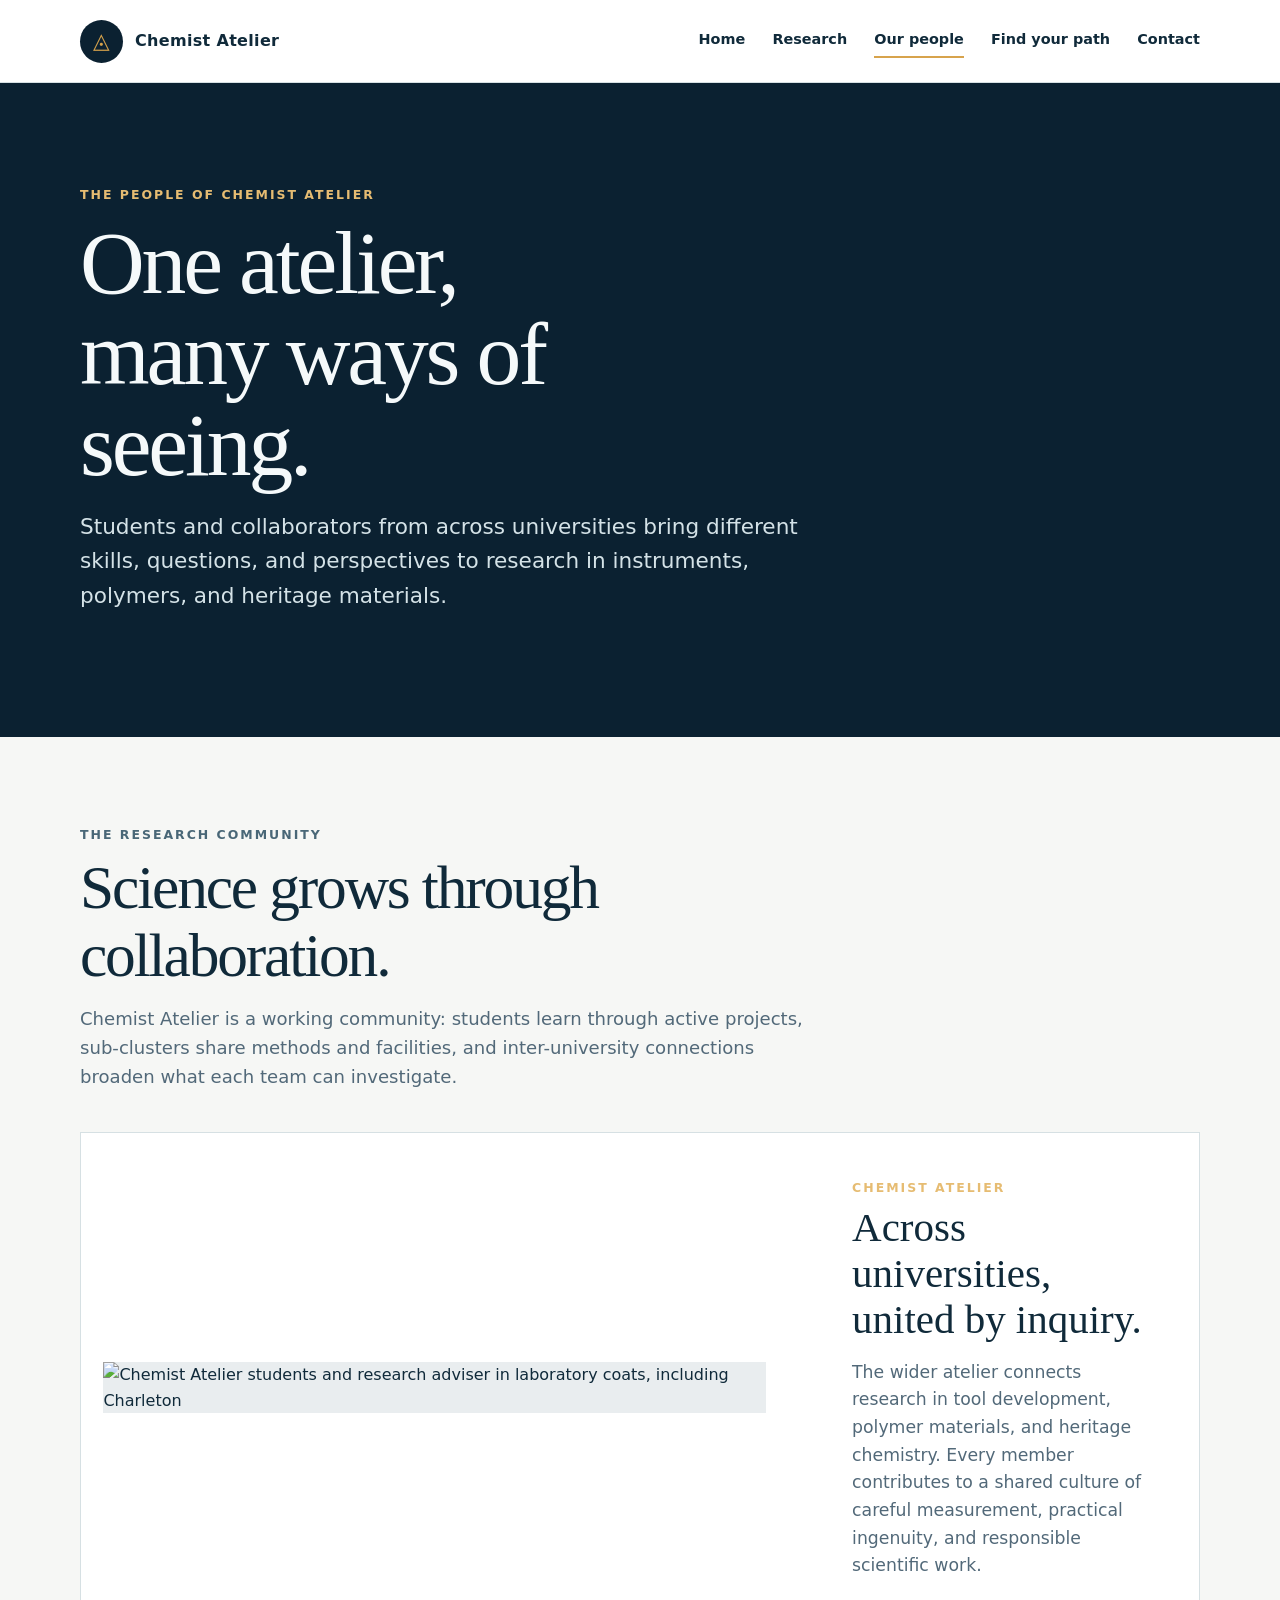
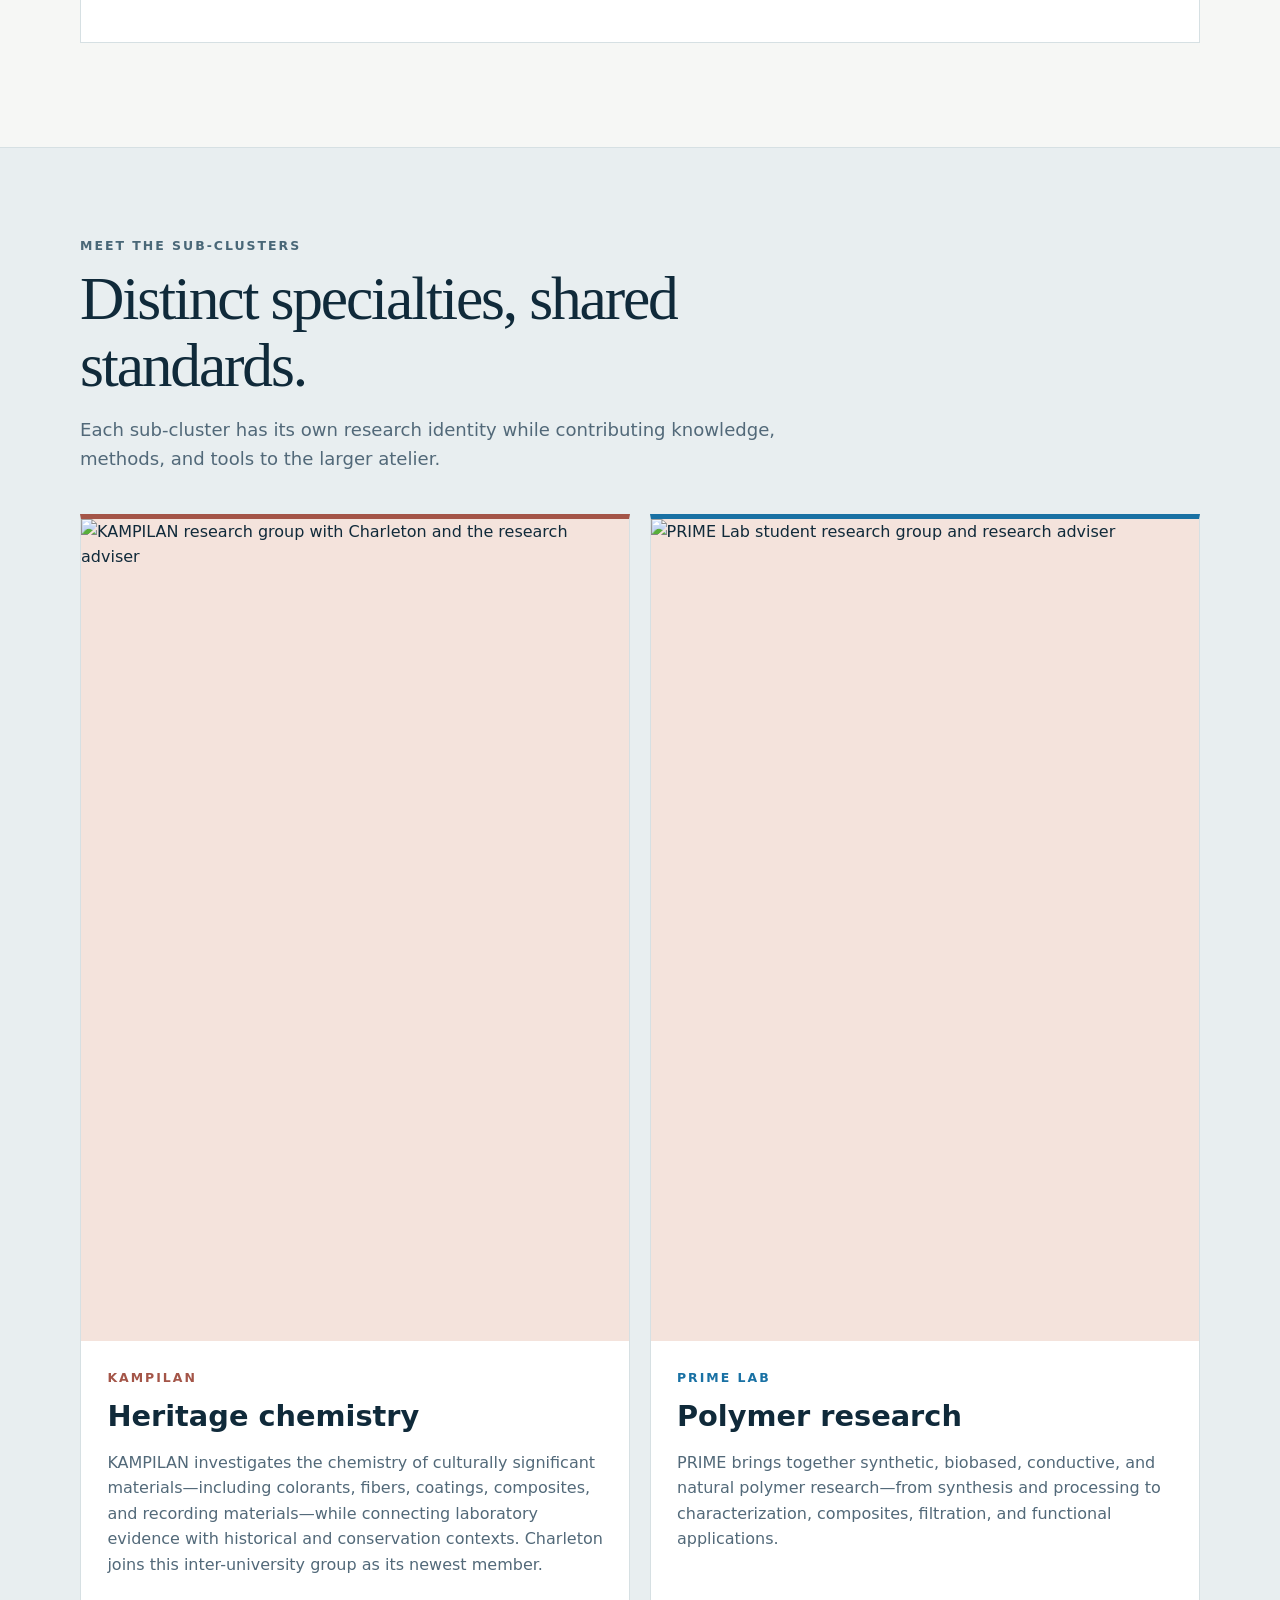
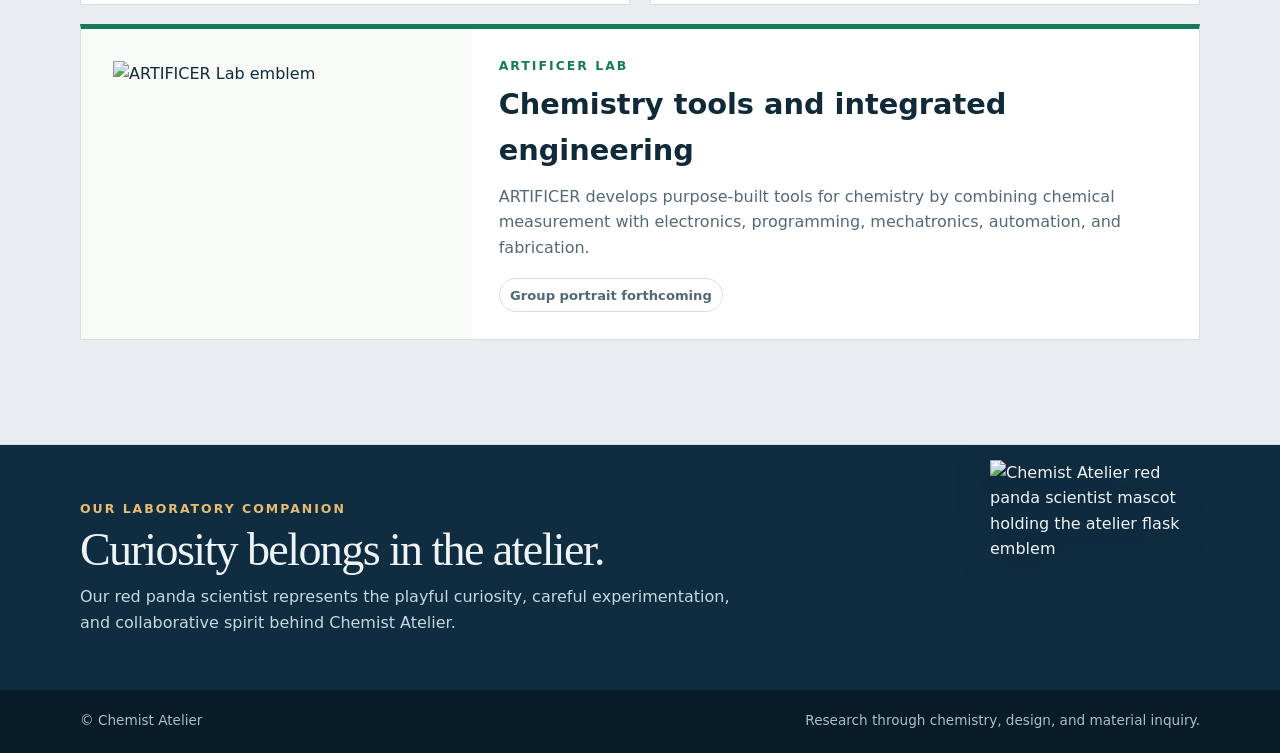
==== people.html @ afbccb60 "Add files via upload" ====
<!doctype html>
<html lang="en">
<head>
  <meta charset="utf-8">
  <meta name="viewport" content="width=device-width, initial-scale=1">
  <meta name="theme-color" content="#0b2131">
  <meta name="description" content="Meet the students, collaborators, and sub-cluster communities of Chemist Atelier.">
  <title>Our People — Chemist Atelier</title>
  <style>
    :root { --navy:#0b2131; --ink:#102a3a; --muted:#526979; --cream:#f6f7f5; --line:#d6e0e3; --gold:#d7a34c; --green:#167a5b; --blue:#1971a4; --red:#a45548; }
    * { box-sizing:border-box; }
    html { scroll-behavior:smooth; }
    body { margin:0; color:var(--ink); background:var(--cream); font:400 1rem/1.6 system-ui,-apple-system,BlinkMacSystemFont,"Segoe UI",sans-serif; }
    a { color:inherit; }
    img { display:block; max-width:100%; }
    .container { width:min(1120px,calc(100% - 3rem)); margin-inline:auto; }
    .site-header { background:#fff; border-bottom:1px solid var(--line); }
    .site-header .inner { min-height:82px; display:flex; align-items:center; justify-content:space-between; gap:2rem; }
    .brand { display:flex; align-items:center; gap:.75rem; text-decoration:none; font-weight:800; letter-spacing:.02em; }
    .brand-mark { width:43px; height:43px; border-radius:50%; display:grid; place-items:center; background:var(--navy); color:var(--gold); font-size:1.35rem; }
    nav { display:flex; gap:1.7rem; flex-wrap:wrap; }
    nav a { text-decoration:none; font-weight:650; font-size:.9rem; border-bottom:2px solid transparent; padding:.25rem 0; }
    nav a:hover,nav a:focus-visible,nav a[aria-current="page"] { border-color:var(--gold); }
    .hero { background:var(--navy); color:#f5f9fa; padding:clamp(3.8rem,8vw,7rem) 0; }
    .eyebrow { text-transform:uppercase; letter-spacing:.16em; font-size:.78rem; font-weight:800; color:#e6bc72; }
    h1,h2,h3,p { margin-top:0; }
    h1,h2 { font-family:Georgia,"Times New Roman",serif; font-weight:500; letter-spacing:-.035em; }
    h1 { font-size:clamp(3.3rem,7vw,6.3rem); line-height:1.02; max-width:12ch; margin:.7rem 0 1.2rem; }
    .hero p { max-width:47rem; color:#d4e2e7; font-size:clamp(1.08rem,1.8vw,1.35rem); }
    .community { padding:5.5rem 0 6.5rem; }
    .intro { max-width:47rem; margin-bottom:2.5rem; }
    .intro .eyebrow { color:#496777; }
    h2 { font-size:clamp(2.5rem,4.8vw,4.3rem); line-height:1.1; margin:.55rem 0 1rem; }
    .intro p { color:var(--muted); font-size:1.13rem; }
    .lead-photo { display:grid; grid-template-columns:minmax(0,1.05fr) minmax(280px,.55fr); align-items:center; gap:clamp(2rem,5vw,5rem); background:#fff; border:1px solid var(--line); padding:clamp(1rem,2vw,1.4rem); }
    .lead-photo figure { margin:0; background:#e9edef; }
    .lead-photo img { width:100%; max-height:860px; object-fit:contain; }
    .lead-copy { padding:1.4rem; }
    .lead-copy h3 { font-family:Georgia,"Times New Roman",serif; font-size:clamp(2rem,3.2vw,3.1rem); font-weight:500; line-height:1.12; margin:.45rem 0 1rem; }
    .lead-copy p { color:var(--muted); font-size:1.08rem; }
    .clusters { background:#e8eef0; border-block:1px solid var(--line); padding:5.5rem 0 6.5rem; }
    .cluster-grid { display:grid; grid-template-columns:repeat(2,minmax(0,1fr)); gap:1.2rem; }
    .group-card { --accent:var(--blue); background:#fff; border:1px solid var(--line); border-top:5px solid var(--accent); overflow:hidden; }
    .group-card.kampilan { --accent:var(--red); }
    .group-card.artificer { --accent:var(--green); grid-column:1 / -1; display:grid; grid-template-columns:minmax(260px,.7fr) 1.3fr; align-items:center; }
    .group-card .photo { background:#f4e3dc; }
    .group-card .photo img { width:100%; aspect-ratio:2/3; object-fit:cover; object-position:center top; }
    .group-card.artificer .photo { background:#f8faf7; padding:2rem; }
    .group-card.artificer .photo img { aspect-ratio:4/3; object-fit:contain; max-height:350px; }
    .group-copy { padding:1.65rem; }
    .group-copy .eyebrow { color:var(--accent); }
    .group-copy h3 { font-size:1.8rem; margin:.35rem 0 .65rem; }
    .group-copy p { color:var(--muted); margin-bottom:0; }
    .status { display:inline-block; margin-top:1.1rem; padding:.35rem .65rem; border:1px solid var(--line); border-radius:999px; color:var(--muted); font-size:.82rem; font-weight:750; }
    .mascot-footer { background:#102c40; color:#eef4f5; overflow:hidden; }
    .mascot-footer .inner { min-height:245px; display:grid; grid-template-columns:minmax(0,1fr) 220px; align-items:center; gap:2rem; }
    .mascot-footer h2 { font-size:clamp(2rem,3.6vw,3.4rem); margin:.35rem 0 .55rem; }
    .mascot-footer p { color:#c5d8df; margin:0; max-width:42rem; }
    .mascot-footer img { width:210px; height:230px; object-fit:contain; object-position:center bottom; justify-self:end; align-self:end; filter:drop-shadow(0 14px 18px rgba(0,0,0,.25)); }
    footer { background:#081b29; color:#a8c0c9; padding:1.3rem 0; font-size:.85rem; }
    footer .inner { display:flex; justify-content:space-between; gap:1rem; flex-wrap:wrap; }
    :focus-visible { outline:3px solid #dfac56; outline-offset:4px; }
    @media(max-width:780px) { .container { width:min(100% - 2rem,1120px); } .site-header .inner { min-height:72px; } nav { gap:.8rem; } nav a { font-size:.82rem; } nav a:nth-child(2),nav a:nth-child(4) { display:none; } .lead-photo,.cluster-grid,.group-card.artificer { grid-template-columns:1fr; } .group-card.artificer { grid-column:auto; } .group-card.artificer .photo img { max-height:260px; } .mascot-footer .inner { grid-template-columns:1fr 130px; min-height:205px; gap:.5rem; } .mascot-footer img { width:145px; height:185px; } }
  </style>
</head>
<body>
  <header class="site-header"><div class="container inner"><a class="brand" href="index.html"><span class="brand-mark" aria-hidden="true">◬</span>Chemist Atelier</a><nav aria-label="Main navigation"><a href="index.html">Home</a><a href="index.html#research">Research</a><a href="people.html" aria-current="page">Our people</a><a href="research-pathways.html">Find your path</a><a href="index.html#contact">Contact</a></nav></div></header>
  <main>
    <section class="hero"><div class="container"><div class="eyebrow">The people of Chemist Atelier</div><h1>One atelier, many ways of seeing.</h1><p>Students and collaborators from across universities bring different skills, questions, and perspectives to research in instruments, polymers, and heritage materials.</p></div></section>
    <section class="community" aria-labelledby="community-title"><div class="container"><div class="intro"><div class="eyebrow">The research community</div><h2 id="community-title">Science grows through collaboration.</h2><p>Chemist Atelier is a working community: students learn through active projects, sub-clusters share methods and facilities, and inter-university connections broaden what each team can investigate.</p></div><article class="lead-photo"><figure><img src="assets/chemist-atelier-group-charleton.png" alt="Chemist Atelier students and research adviser in laboratory coats, including Charleton"></figure><div class="lead-copy"><div class="eyebrow">Chemist Atelier</div><h3>Across universities, united by inquiry.</h3><p>The wider atelier connects research in tool development, polymer materials, and heritage chemistry. Every member contributes to a shared culture of careful measurement, practical ingenuity, and responsible scientific work.</p></div></article></div></section>
    <section class="clusters" aria-labelledby="clusters-title"><div class="container"><div class="intro"><div class="eyebrow">Meet the sub-clusters</div><h2 id="clusters-title">Distinct specialties, shared standards.</h2><p>Each sub-cluster has its own research identity while contributing knowledge, methods, and tools to the larger atelier.</p></div><div class="cluster-grid">
      <article class="group-card kampilan"><div class="photo"><img src="assets/kampilan-group-charleton.png" alt="KAMPILAN research group with Charleton and the research adviser"></div><div class="group-copy"><div class="eyebrow">KAMPILAN</div><h3>Heritage chemistry</h3><p>KAMPILAN investigates the chemistry of culturally significant materials—including colorants, fibers, coatings, composites, and recording materials—while connecting laboratory evidence with historical and conservation contexts. Charleton joins this inter-university group as its newest member.</p></div></article>
      <article class="group-card prime"><div class="photo"><img src="assets/prime-group.jpeg" alt="PRIME Lab student research group and research adviser"></div><div class="group-copy"><div class="eyebrow">PRIME Lab</div><h3>Polymer research</h3><p>PRIME brings together synthetic, biobased, conductive, and natural polymer research—from synthesis and processing to characterization, composites, filtration, and functional applications.</p></div></article>
      <article class="group-card artificer"><div class="photo"><img src="assets/artificer-logo.jpeg" alt="ARTIFICER Lab emblem"></div><div class="group-copy"><div class="eyebrow">ARTIFICER Lab</div><h3>Chemistry tools and integrated engineering</h3><p>ARTIFICER develops purpose-built tools for chemistry by combining chemical measurement with electronics, programming, mechatronics, automation, and fabrication.</p><span class="status">Group portrait forthcoming</span></div></article>
    </div></div></section>
  </main>
  <section class="mascot-footer" aria-label="Chemist Atelier mascot"><div class="container inner"><div><div class="eyebrow">Our laboratory companion</div><h2>Curiosity belongs in the atelier.</h2><p>Our red panda scientist represents the playful curiosity, careful experimentation, and collaborative spirit behind Chemist Atelier.</p></div><img src="assets/mascot.png" alt="Chemist Atelier red panda scientist mascot holding the atelier flask emblem"></div></section>
  <footer><div class="container inner"><span>© Chemist Atelier</span><span>Research through chemistry, design, and material inquiry.</span></div></footer>
</body>
</html>
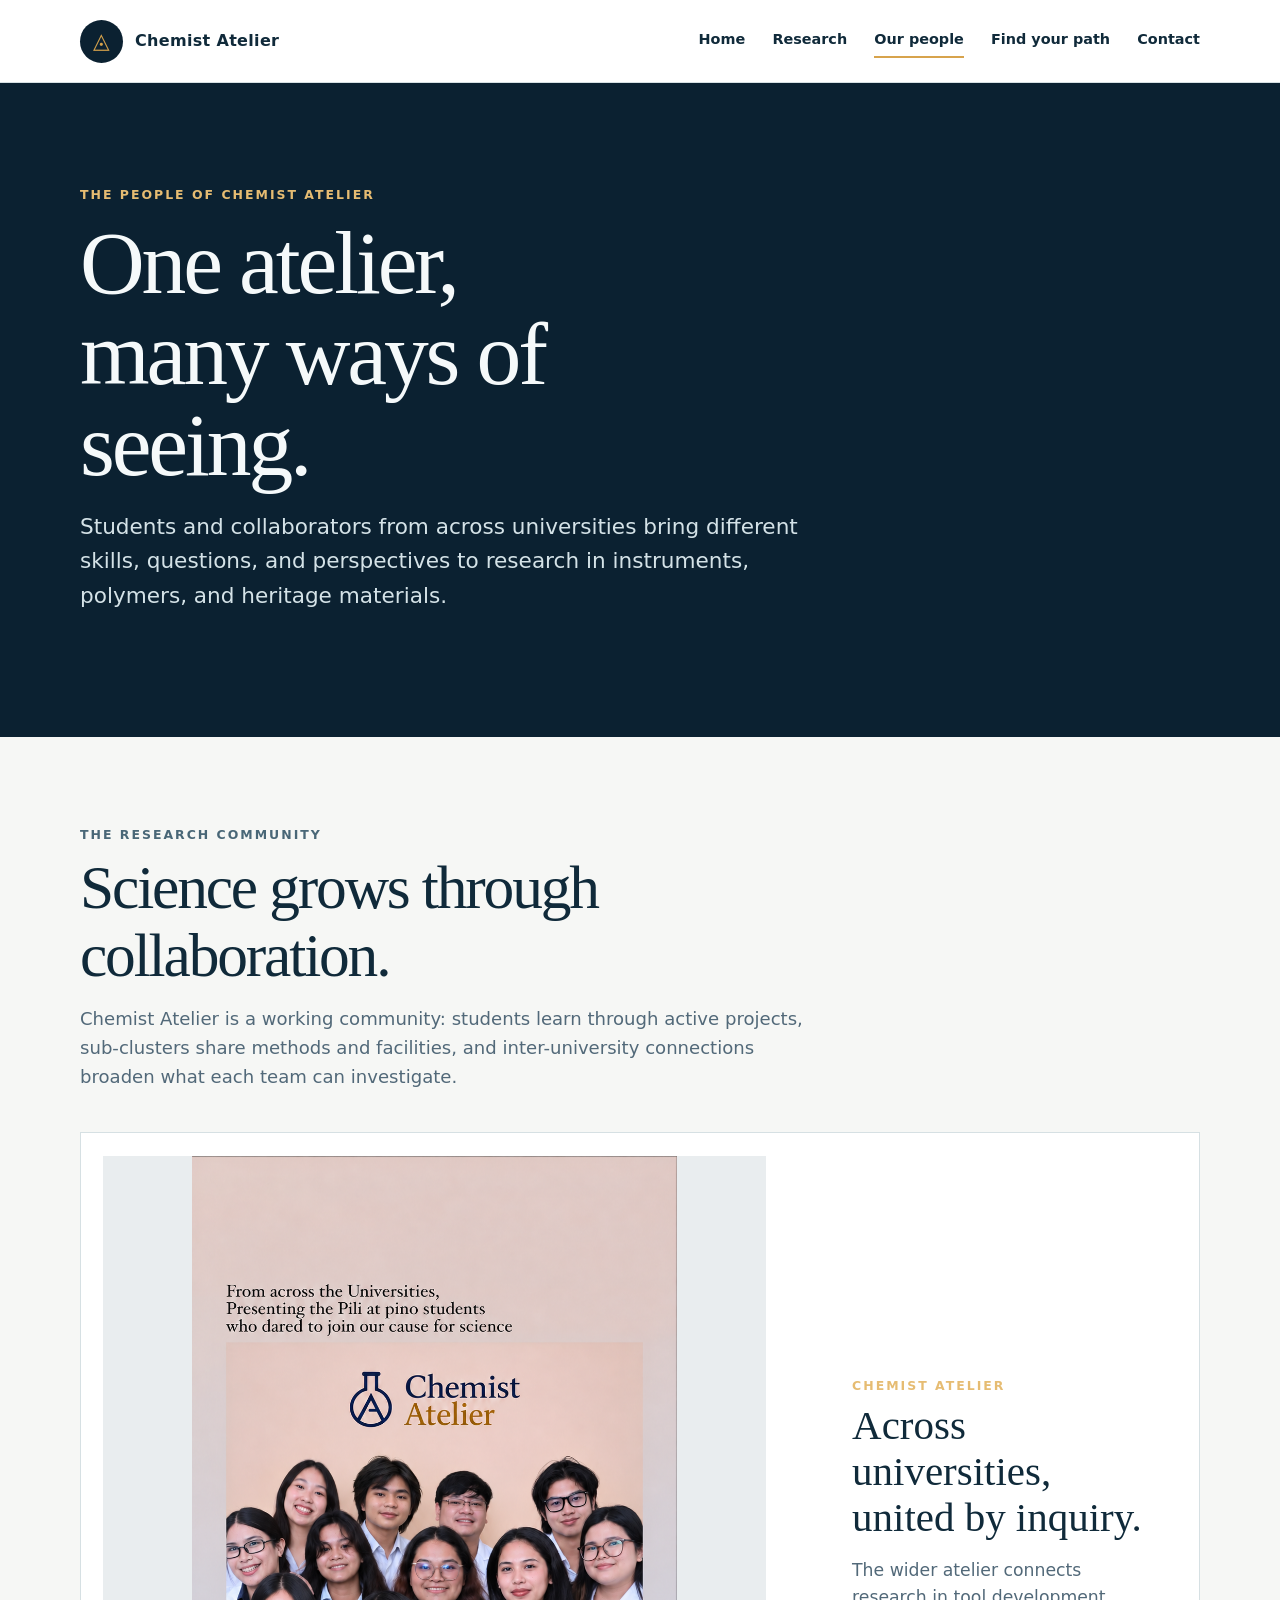
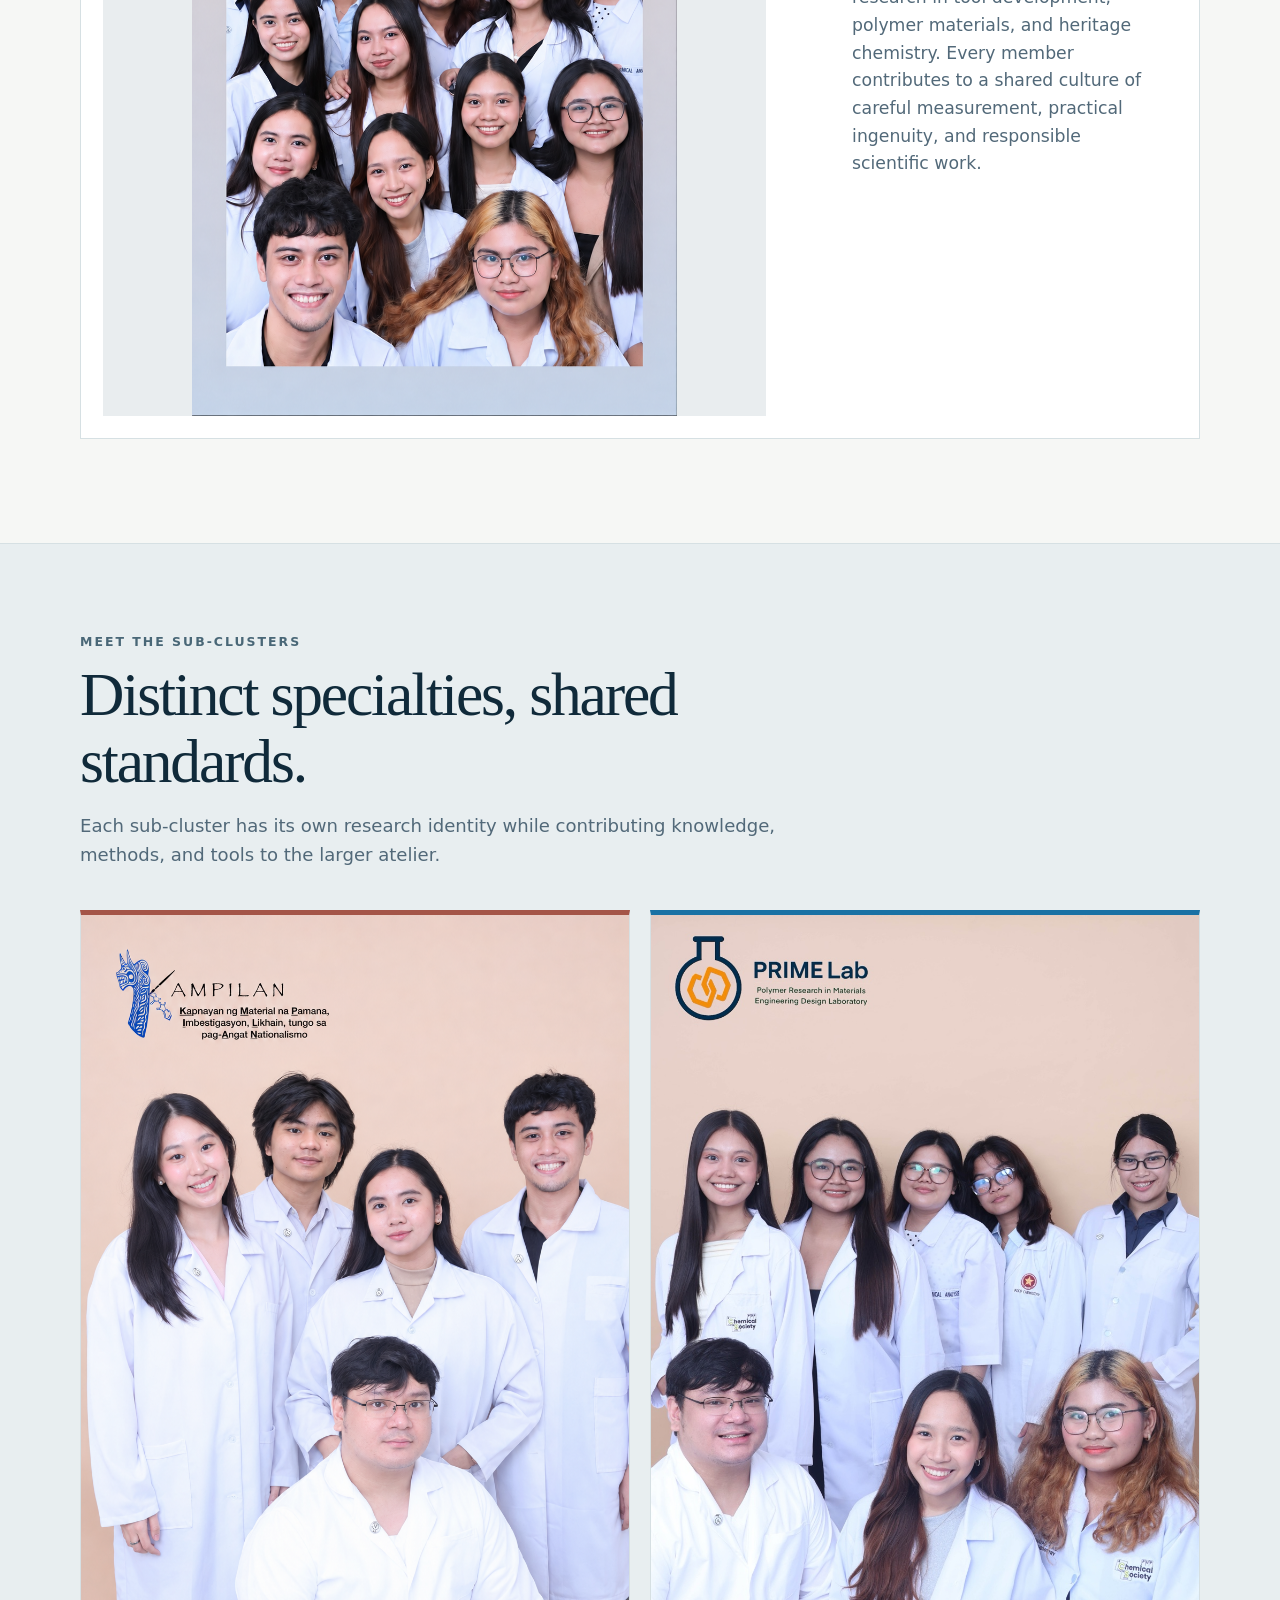
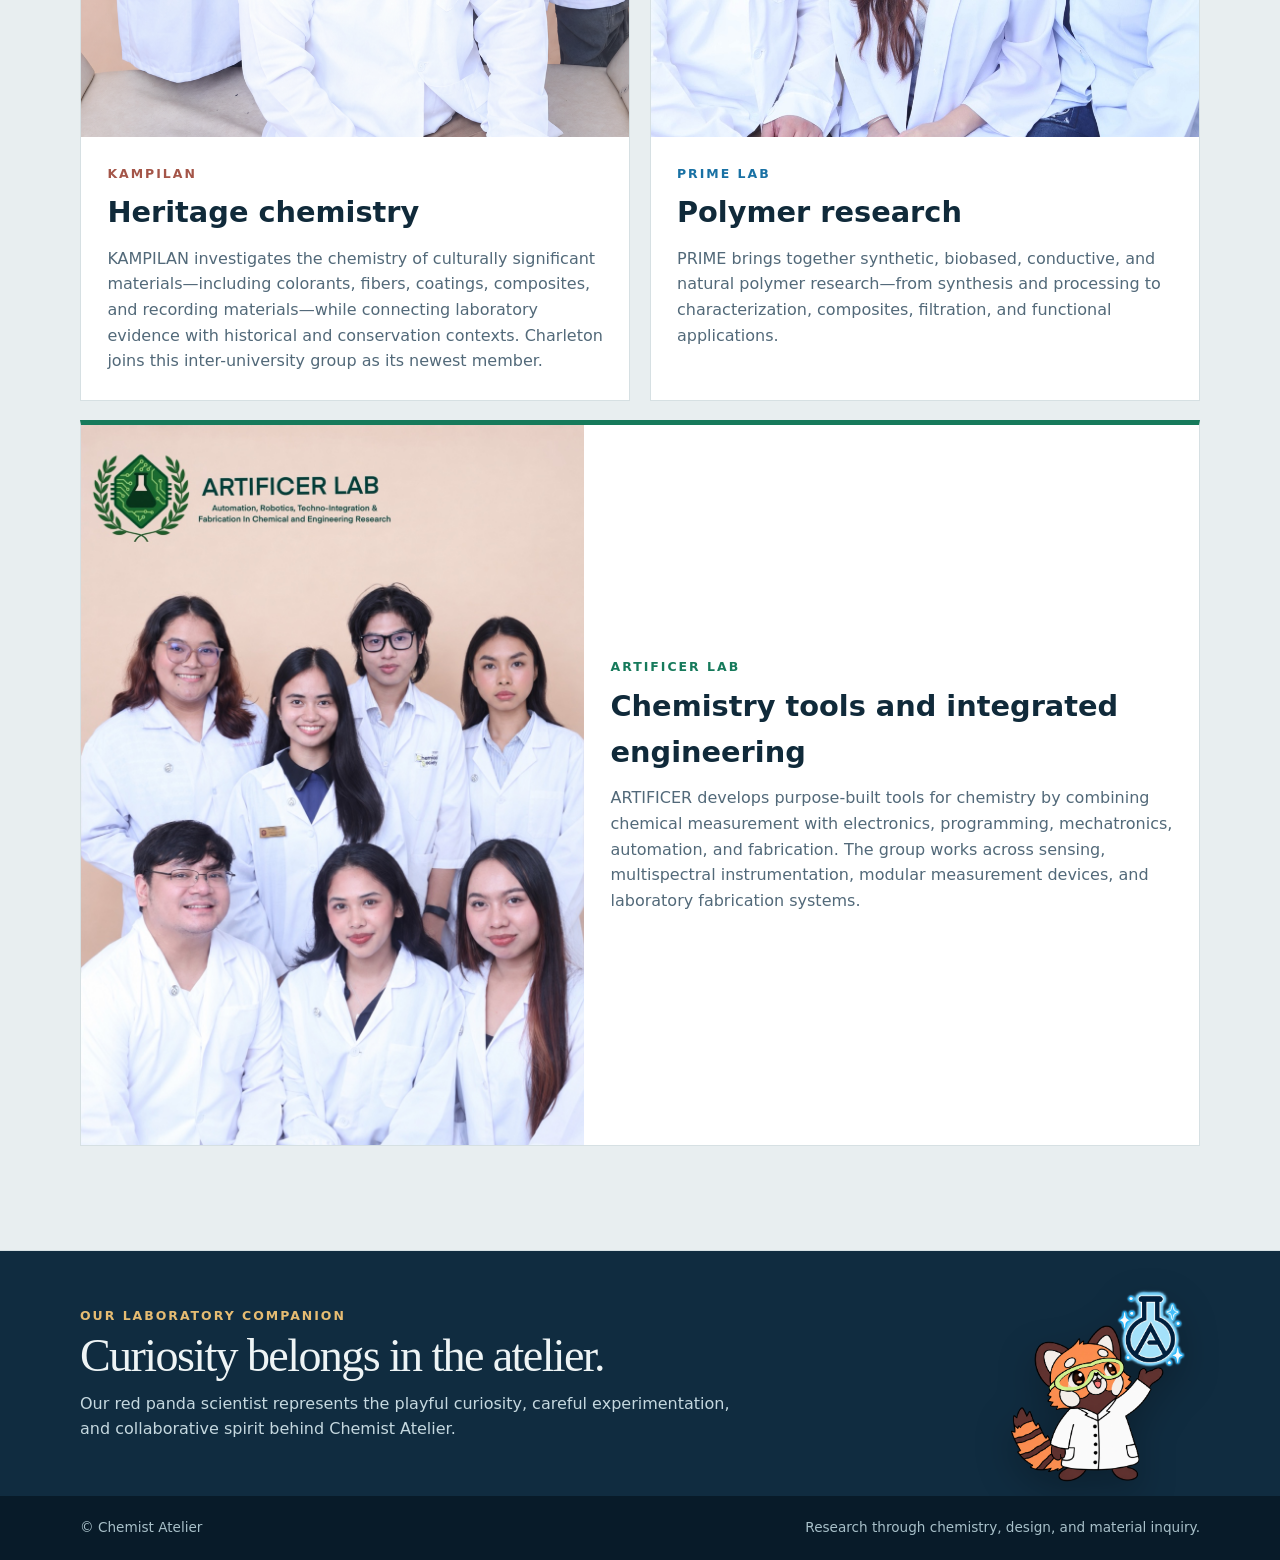
==== commit 16992b80: "Add files via upload" ====
--- a/people.html
+++ b/people.html
@@ -42,11 +42,11 @@
     .cluster-grid { display:grid; grid-template-columns:repeat(2,minmax(0,1fr)); gap:1.2rem; }
     .group-card { --accent:var(--blue); background:#fff; border:1px solid var(--line); border-top:5px solid var(--accent); overflow:hidden; }
     .group-card.kampilan { --accent:var(--red); }
-    .group-card.artificer { --accent:var(--green); grid-column:1 / -1; display:grid; grid-template-columns:minmax(260px,.7fr) 1.3fr; align-items:center; }
+    .group-card.artificer { --accent:var(--green); grid-column:1 / -1; display:grid; grid-template-columns:minmax(300px,.9fr) 1.1fr; align-items:center; }
     .group-card .photo { background:#f4e3dc; }
     .group-card .photo img { width:100%; aspect-ratio:2/3; object-fit:cover; object-position:center top; }
-    .group-card.artificer .photo { background:#f8faf7; padding:2rem; }
-    .group-card.artificer .photo img { aspect-ratio:4/3; object-fit:contain; max-height:350px; }
+    .group-card.artificer .photo { background:#f4e3dc; }
+    .group-card.artificer .photo img { aspect-ratio:2/3; object-fit:cover; object-position:center top; max-height:720px; }
     .group-copy { padding:1.65rem; }
     .group-copy .eyebrow { color:var(--accent); }
     .group-copy h3 { font-size:1.8rem; margin:.35rem 0 .65rem; }
@@ -60,7 +60,7 @@
     footer { background:#081b29; color:#a8c0c9; padding:1.3rem 0; font-size:.85rem; }
     footer .inner { display:flex; justify-content:space-between; gap:1rem; flex-wrap:wrap; }
     :focus-visible { outline:3px solid #dfac56; outline-offset:4px; }
-    @media(max-width:780px) { .container { width:min(100% - 2rem,1120px); } .site-header .inner { min-height:72px; } nav { gap:.8rem; } nav a { font-size:.82rem; } nav a:nth-child(2),nav a:nth-child(4) { display:none; } .lead-photo,.cluster-grid,.group-card.artificer { grid-template-columns:1fr; } .group-card.artificer { grid-column:auto; } .group-card.artificer .photo img { max-height:260px; } .mascot-footer .inner { grid-template-columns:1fr 130px; min-height:205px; gap:.5rem; } .mascot-footer img { width:145px; height:185px; } }
+    @media(max-width:780px) { .container { width:min(100% - 2rem,1120px); } .site-header .inner { min-height:72px; } nav { gap:.8rem; } nav a { font-size:.82rem; } nav a:nth-child(2),nav a:nth-child(4) { display:none; } .lead-photo,.cluster-grid,.group-card.artificer { grid-template-columns:1fr; } .group-card.artificer { grid-column:auto; } .group-card.artificer .photo img { max-height:600px; } .mascot-footer .inner { grid-template-columns:1fr 130px; min-height:205px; gap:.5rem; } .mascot-footer img { width:145px; height:185px; } }
   </style>
 </head>
 <body>
@@ -71,7 +71,7 @@
     <section class="clusters" aria-labelledby="clusters-title"><div class="container"><div class="intro"><div class="eyebrow">Meet the sub-clusters</div><h2 id="clusters-title">Distinct specialties, shared standards.</h2><p>Each sub-cluster has its own research identity while contributing knowledge, methods, and tools to the larger atelier.</p></div><div class="cluster-grid">
       <article class="group-card kampilan"><div class="photo"><img src="assets/kampilan-group-charleton.png" alt="KAMPILAN research group with Charleton and the research adviser"></div><div class="group-copy"><div class="eyebrow">KAMPILAN</div><h3>Heritage chemistry</h3><p>KAMPILAN investigates the chemistry of culturally significant materials—including colorants, fibers, coatings, composites, and recording materials—while connecting laboratory evidence with historical and conservation contexts. Charleton joins this inter-university group as its newest member.</p></div></article>
       <article class="group-card prime"><div class="photo"><img src="assets/prime-group.jpeg" alt="PRIME Lab student research group and research adviser"></div><div class="group-copy"><div class="eyebrow">PRIME Lab</div><h3>Polymer research</h3><p>PRIME brings together synthetic, biobased, conductive, and natural polymer research—from synthesis and processing to characterization, composites, filtration, and functional applications.</p></div></article>
-      <article class="group-card artificer"><div class="photo"><img src="assets/artificer-logo.jpeg" alt="ARTIFICER Lab emblem"></div><div class="group-copy"><div class="eyebrow">ARTIFICER Lab</div><h3>Chemistry tools and integrated engineering</h3><p>ARTIFICER develops purpose-built tools for chemistry by combining chemical measurement with electronics, programming, mechatronics, automation, and fabrication.</p><span class="status">Group portrait forthcoming</span></div></article>
+      <article class="group-card artificer"><div class="photo"><img src="assets/artificer-group.jpeg" alt="ARTIFICER Lab student research group and research adviser in laboratory coats"></div><div class="group-copy"><div class="eyebrow">ARTIFICER Lab</div><h3>Chemistry tools and integrated engineering</h3><p>ARTIFICER develops purpose-built tools for chemistry by combining chemical measurement with electronics, programming, mechatronics, automation, and fabrication. The group works across sensing, multispectral instrumentation, modular measurement devices, and laboratory fabrication systems.</p></div></article>
     </div></div></section>
   </main>
   <section class="mascot-footer" aria-label="Chemist Atelier mascot"><div class="container inner"><div><div class="eyebrow">Our laboratory companion</div><h2>Curiosity belongs in the atelier.</h2><p>Our red panda scientist represents the playful curiosity, careful experimentation, and collaborative spirit behind Chemist Atelier.</p></div><img src="assets/mascot.png" alt="Chemist Atelier red panda scientist mascot holding the atelier flask emblem"></div></section>
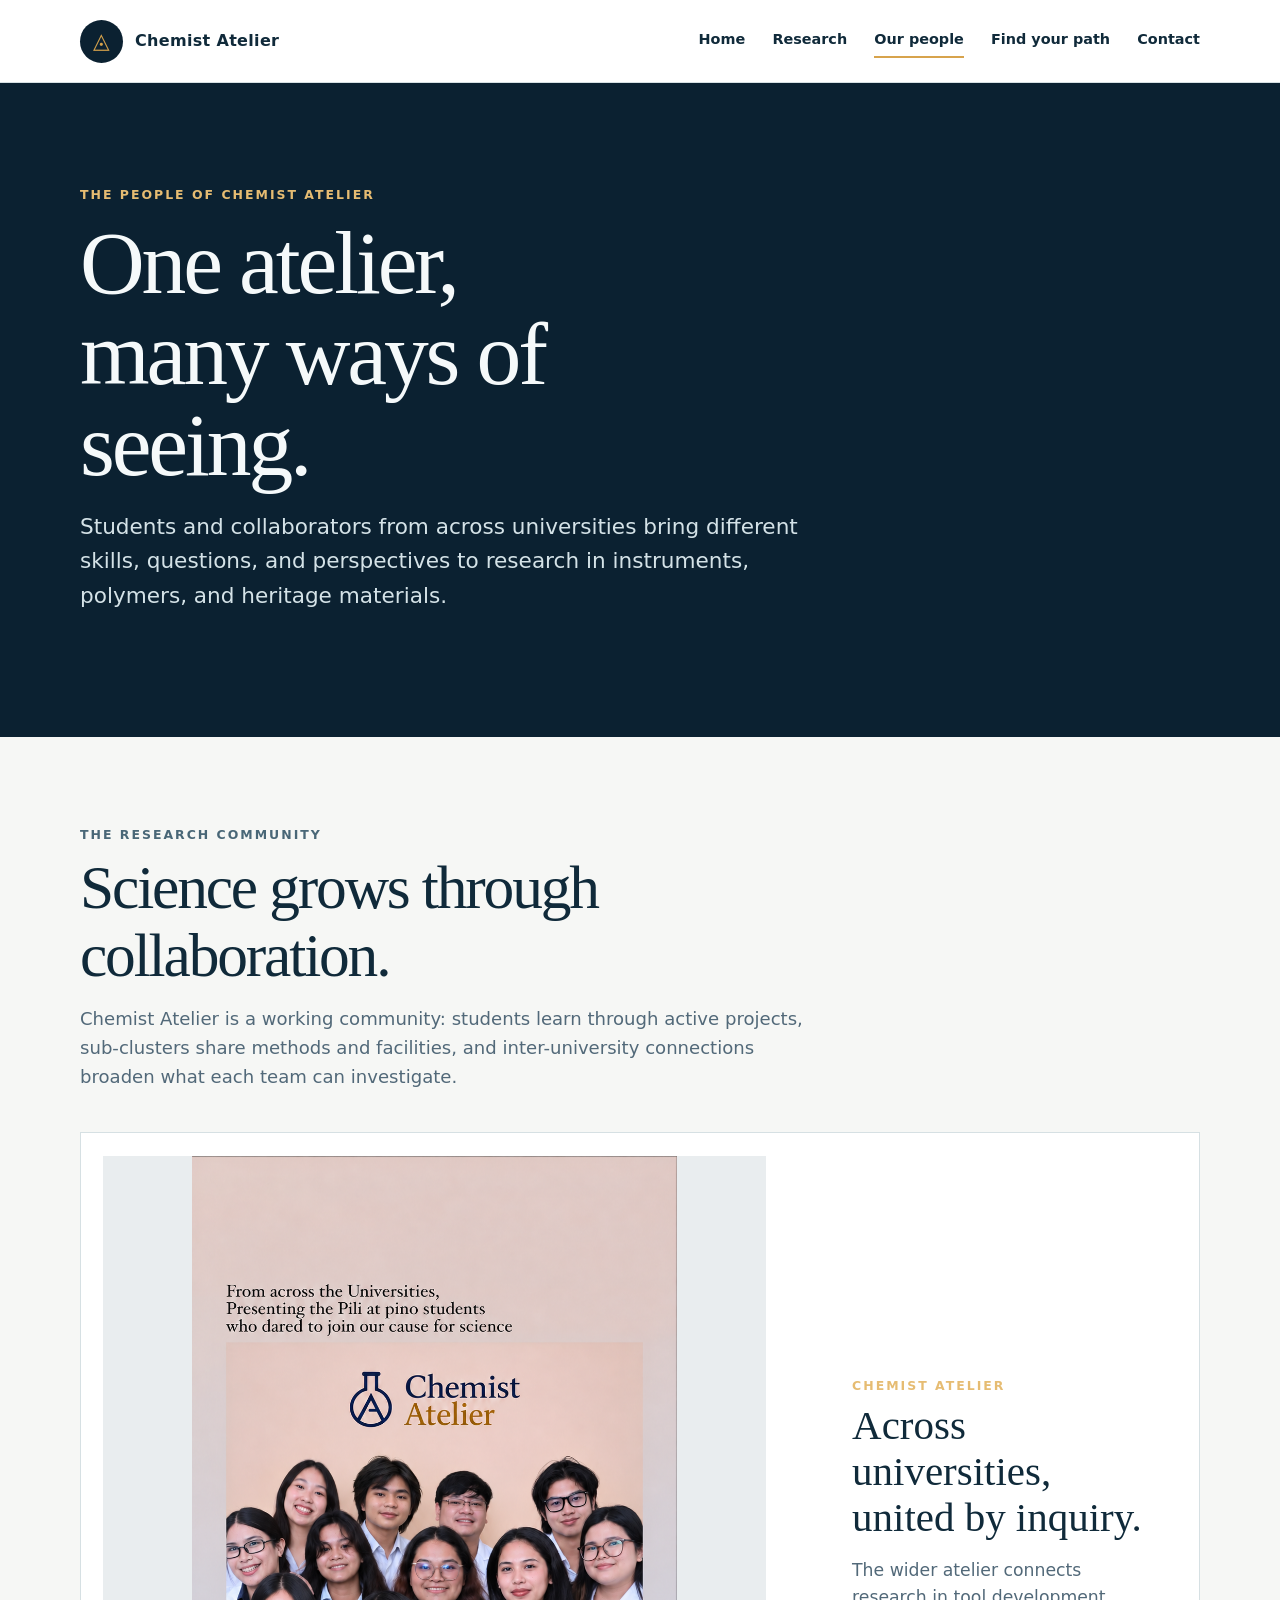
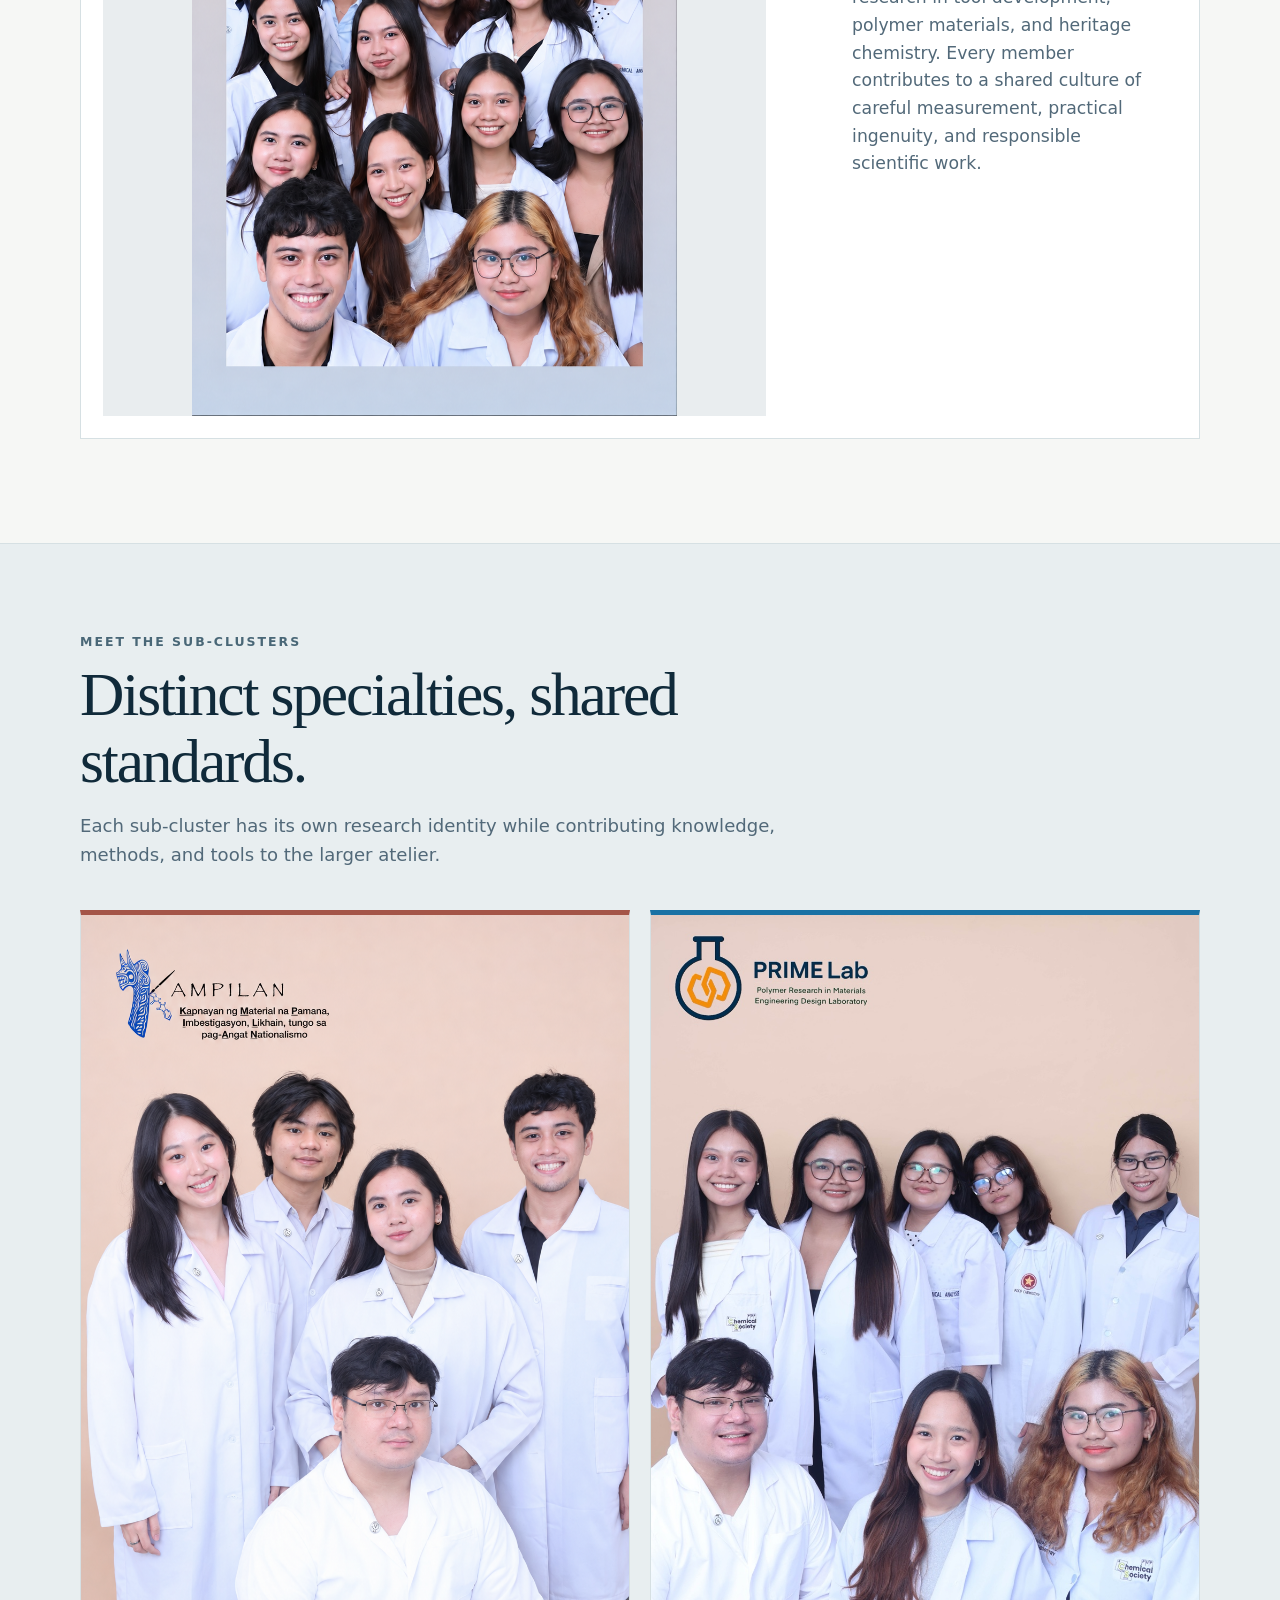
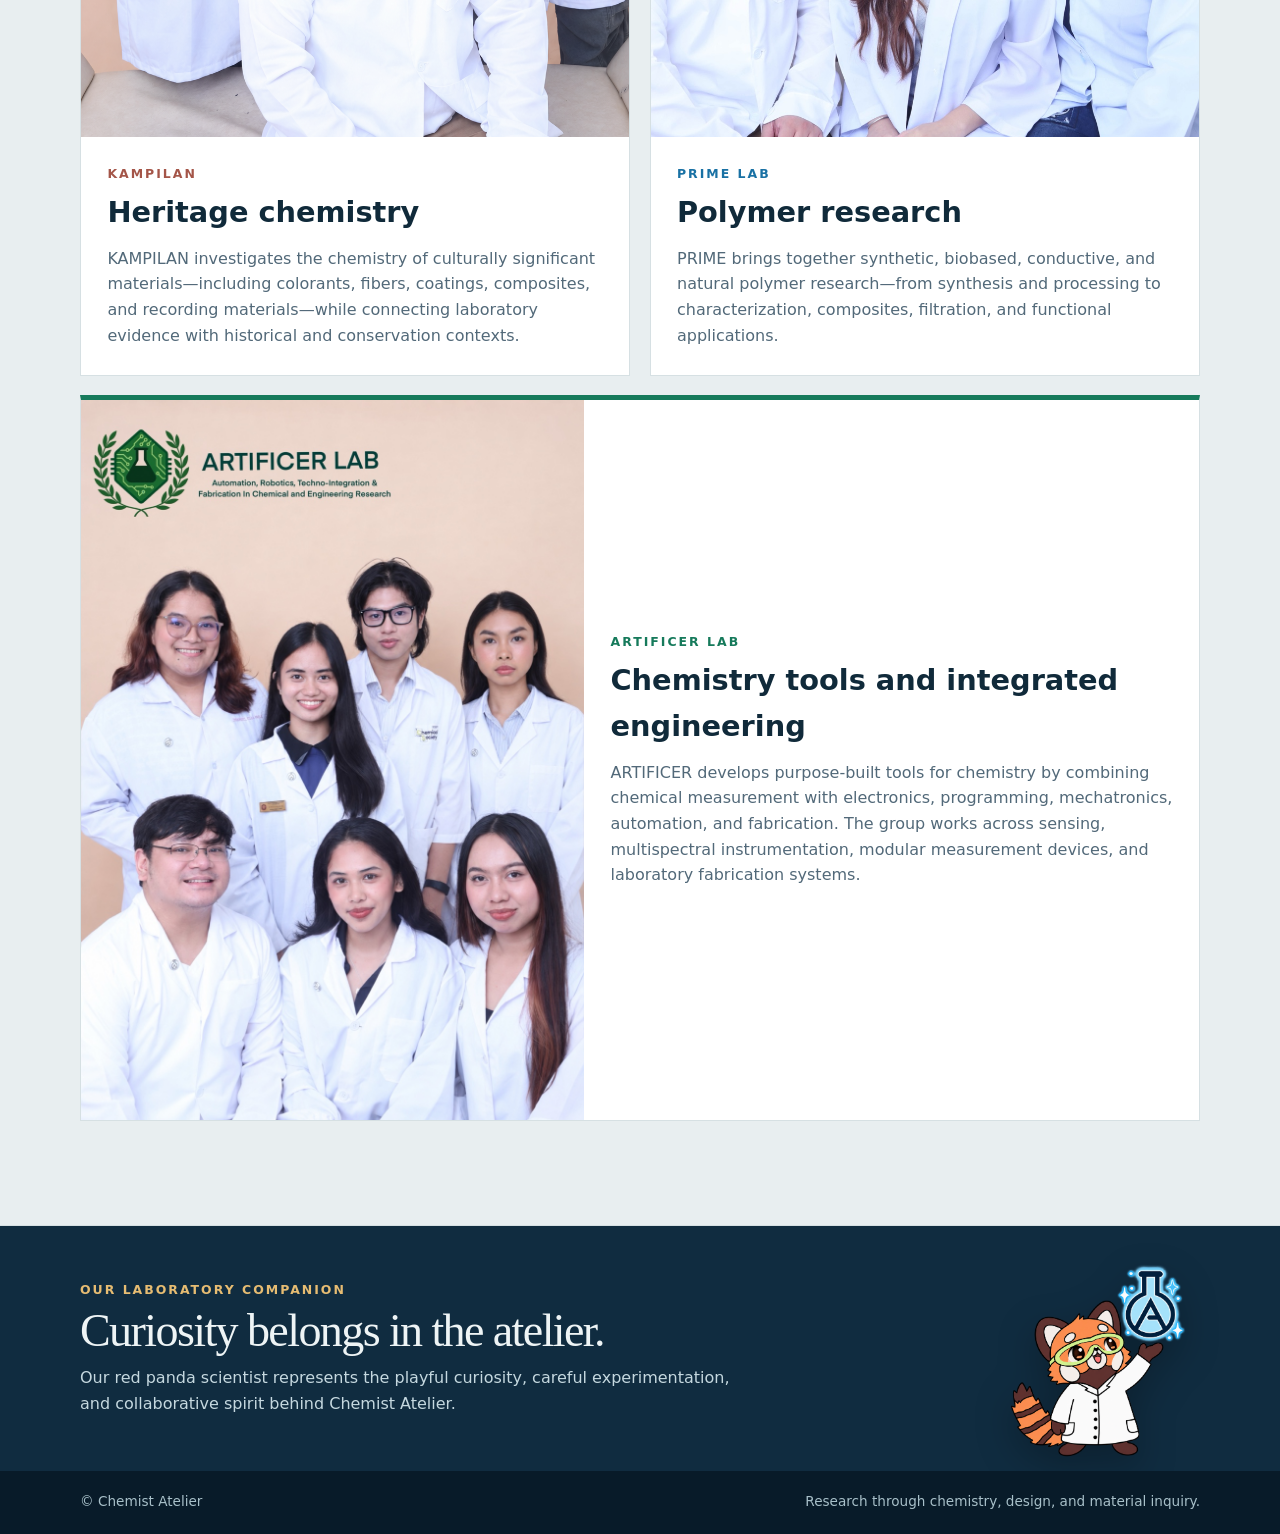
==== commit ea619d27: "Update people.html" ====
--- a/people.html
+++ b/people.html
@@ -69,7 +69,7 @@
     <section class="hero"><div class="container"><div class="eyebrow">The people of Chemist Atelier</div><h1>One atelier, many ways of seeing.</h1><p>Students and collaborators from across universities bring different skills, questions, and perspectives to research in instruments, polymers, and heritage materials.</p></div></section>
     <section class="community" aria-labelledby="community-title"><div class="container"><div class="intro"><div class="eyebrow">The research community</div><h2 id="community-title">Science grows through collaboration.</h2><p>Chemist Atelier is a working community: students learn through active projects, sub-clusters share methods and facilities, and inter-university connections broaden what each team can investigate.</p></div><article class="lead-photo"><figure><img src="assets/chemist-atelier-group-charleton.png" alt="Chemist Atelier students and research adviser in laboratory coats, including Charleton"></figure><div class="lead-copy"><div class="eyebrow">Chemist Atelier</div><h3>Across universities, united by inquiry.</h3><p>The wider atelier connects research in tool development, polymer materials, and heritage chemistry. Every member contributes to a shared culture of careful measurement, practical ingenuity, and responsible scientific work.</p></div></article></div></section>
     <section class="clusters" aria-labelledby="clusters-title"><div class="container"><div class="intro"><div class="eyebrow">Meet the sub-clusters</div><h2 id="clusters-title">Distinct specialties, shared standards.</h2><p>Each sub-cluster has its own research identity while contributing knowledge, methods, and tools to the larger atelier.</p></div><div class="cluster-grid">
-      <article class="group-card kampilan"><div class="photo"><img src="assets/kampilan-group-charleton.png" alt="KAMPILAN research group with Charleton and the research adviser"></div><div class="group-copy"><div class="eyebrow">KAMPILAN</div><h3>Heritage chemistry</h3><p>KAMPILAN investigates the chemistry of culturally significant materials—including colorants, fibers, coatings, composites, and recording materials—while connecting laboratory evidence with historical and conservation contexts. Charleton joins this inter-university group as its newest member.</p></div></article>
+      <article class="group-card kampilan"><div class="photo"><img src="assets/kampilan-group-charleton.png" alt="KAMPILAN research group with Charleton and the research adviser"></div><div class="group-copy"><div class="eyebrow">KAMPILAN</div><h3>Heritage chemistry</h3><p>KAMPILAN investigates the chemistry of culturally significant materials—including colorants, fibers, coatings, composites, and recording materials—while connecting laboratory evidence with historical and conservation contexts.</p></div></article>
       <article class="group-card prime"><div class="photo"><img src="assets/prime-group.jpeg" alt="PRIME Lab student research group and research adviser"></div><div class="group-copy"><div class="eyebrow">PRIME Lab</div><h3>Polymer research</h3><p>PRIME brings together synthetic, biobased, conductive, and natural polymer research—from synthesis and processing to characterization, composites, filtration, and functional applications.</p></div></article>
       <article class="group-card artificer"><div class="photo"><img src="assets/artificer-group.jpeg" alt="ARTIFICER Lab student research group and research adviser in laboratory coats"></div><div class="group-copy"><div class="eyebrow">ARTIFICER Lab</div><h3>Chemistry tools and integrated engineering</h3><p>ARTIFICER develops purpose-built tools for chemistry by combining chemical measurement with electronics, programming, mechatronics, automation, and fabrication. The group works across sensing, multispectral instrumentation, modular measurement devices, and laboratory fabrication systems.</p></div></article>
     </div></div></section>
